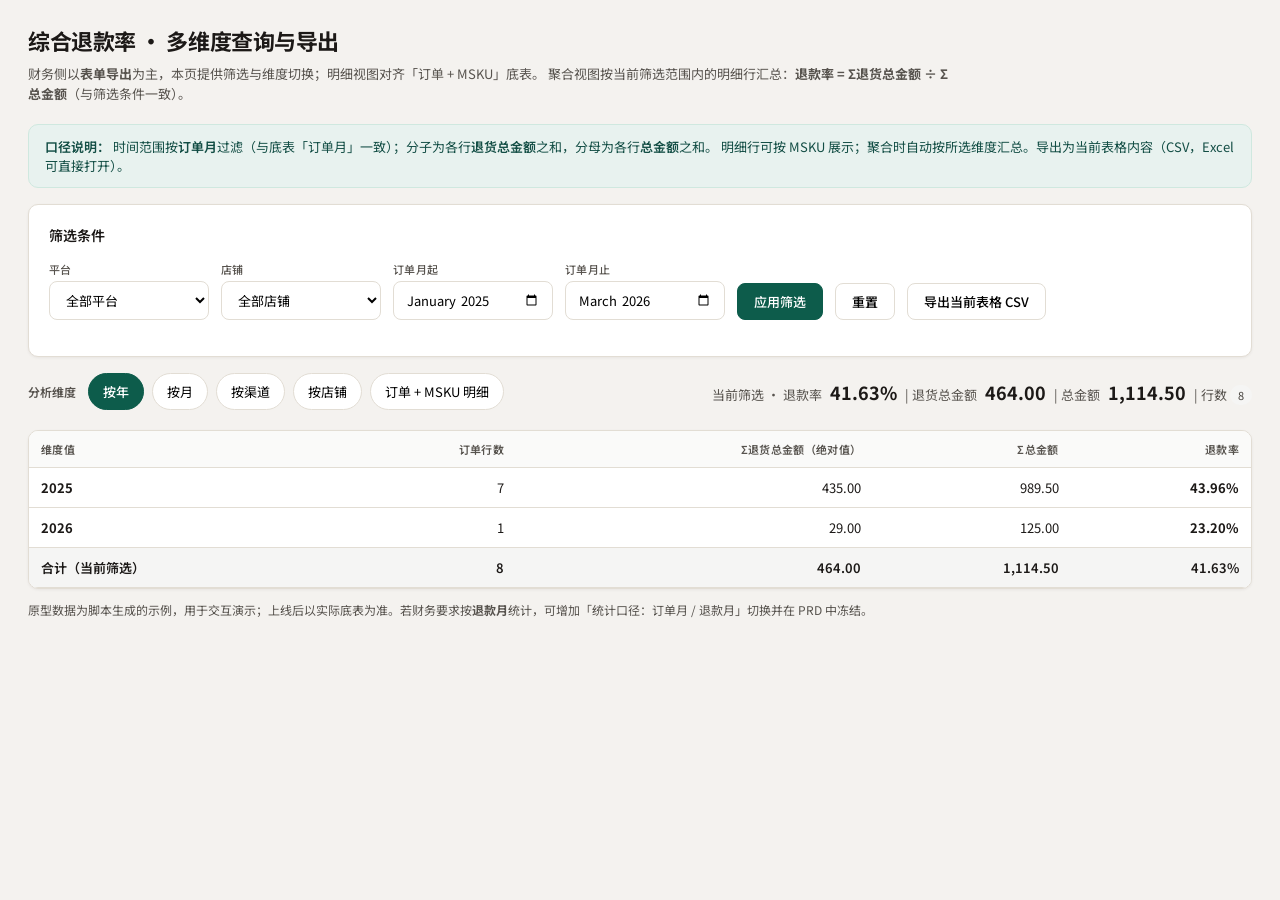
==== docs/requirements/2026-04-08_财务退货率计提/prototype/refund-dashboard.html @ 003ea4db "docs: 增加 ASCII 版本退款率页面链接 Made-with: Cursor" ====
<!DOCTYPE html>
<html lang="zh-CN">
<head>
  <meta charset="UTF-8" />
  <meta name="viewport" content="width=device-width, initial-scale=1" />
  <title>综合退款率 · 多维度查询与导出</title>
  <link rel="preconnect" href="https://fonts.googleapis.com" />
  <link rel="preconnect" href="https://fonts.gstatic.com" crossorigin />
  <link href="https://fonts.googleapis.com/css2?family=IBM+Plex+Sans:wght@400;500;600&family=Noto+Sans+SC:wght@400;500;600;700&display=swap" rel="stylesheet" />
  <link rel="stylesheet" href="styles.css" />
  <style>
    .wrap { max-width: 1680px; margin: 0 auto; padding: 24px 28px 48px; }
    .topbar { margin-bottom: 20px; }
    .topbar h1 { margin: 0 0 8px; font-size: 22px; font-weight: 700; letter-spacing: -0.02em; }
    .topbar .sub { margin: 0; font-size: 13px; color: var(--muted); line-height: 1.55; max-width: 920px; }
    .formula-bar {
      background: var(--accent-soft);
      border: 1px solid #cfe8df;
      border-radius: var(--radius);
      padding: 12px 16px;
      margin-bottom: 16px;
      font-size: 13px;
      color: #134e45;
    }
    .formula-bar strong { font-weight: 600; }
    .filters {
      display: flex;
      flex-wrap: wrap;
      gap: 12px;
      align-items: flex-end;
      margin-bottom: 16px;
    }
    .dim-row {
      display: flex;
      flex-wrap: wrap;
      align-items: center;
      gap: 8px;
      margin-bottom: 20px;
    }
    .dim-label { font-size: 12px; color: var(--muted); font-weight: 600; margin-right: 4px; }
    .dim-btn {
      font-family: inherit;
      font-size: 13px;
      padding: 8px 14px;
      border-radius: 999px;
      border: 1px solid var(--border);
      background: var(--surface);
      cursor: pointer;
      transition: background 0.15s, border-color 0.15s, color 0.15s;
    }
    .dim-btn:hover { border-color: var(--accent); color: var(--accent); }
    .dim-btn.active {
      background: var(--accent);
      color: #fff;
      border-color: var(--accent);
      font-weight: 500;
    }
    .kpi-inline {
      display: inline-flex;
      align-items: baseline;
      gap: 8px;
      margin-left: auto;
      font-size: 13px;
      color: var(--muted);
    }
    .kpi-inline .v { font-weight: 700; color: var(--text); font-size: 18px; }
    .table-wrap { overflow: auto; border: 1px solid var(--border); border-radius: var(--radius); background: var(--surface); box-shadow: var(--shadow); }
    table.grid { width: 100%; border-collapse: collapse; font-size: 13px; min-width: 960px; }
    table.grid th, table.grid td { padding: 10px 12px; border-bottom: 1px solid var(--border); text-align: left; vertical-align: top; }
    table.grid th {
      background: #fafaf9;
      font-size: 11px;
      font-weight: 600;
      color: var(--muted);
      text-transform: uppercase;
      letter-spacing: 0.03em;
      white-space: nowrap;
    }
    table.grid tbody tr:hover td { background: #fafaf9; }
    table.grid .num { text-align: right; font-variant-numeric: tabular-nums; }
    .foot-note { margin-top: 12px; font-size: 12px; color: var(--muted); line-height: 1.5; }
    .badge { font-size: 11px; padding: 2px 8px; border-radius: 999px; background: #f5f5f4; color: #44403c; }
    @media (max-width: 900px) {
      .kpi-inline { width: 100%; margin-left: 0; margin-top: 8px; }
    }
  </style>
</head>
<body>
  <div class="wrap">
    <header class="topbar">
      <h1>综合退款率 · 多维度查询与导出</h1>
      <p class="sub">
        财务侧以<strong>表单导出</strong>为主，本页提供筛选与维度切换；明细视图对齐「订单 + MSKU」底表。
        聚合视图按当前筛选范围内的明细行汇总：<strong>退款率 = Σ退货总金额 ÷ Σ总金额</strong>（与筛选条件一致）。
      </p>
    </header>

    <div class="formula-bar">
      <strong>口径说明：</strong>
      时间范围按<strong>订单月</strong>过滤（与底表「订单月」一致）；分子为各行<strong>退货总金额</strong>之和，分母为各行<strong>总金额</strong>之和。
      明细行可按 MSKU 展示；聚合时自动按所选维度汇总。导出为当前表格内容（CSV，Excel 可直接打开）。
    </div>

    <div class="card" style="margin-bottom: 16px;">
      <h3 style="margin-top:0;">筛选条件</h3>
      <div class="filters">
        <div class="field">
          <label>平台</label>
          <select id="f-platform">
            <option value="">全部平台</option>
          </select>
        </div>
        <div class="field">
          <label>店铺</label>
          <select id="f-store">
            <option value="">全部店铺</option>
          </select>
        </div>
        <div class="field">
          <label>订单月起</label>
          <input type="month" id="f-month-start" value="2025-01" />
        </div>
        <div class="field">
          <label>订单月止</label>
          <input type="month" id="f-month-end" value="2026-03" />
        </div>
        <button type="button" class="btn btn-primary" id="btn-apply">应用筛选</button>
        <button type="button" class="btn" id="btn-reset">重置</button>
        <button type="button" class="btn" id="btn-export">导出当前表格 CSV</button>
      </div>
    </div>

    <div class="dim-row">
      <span class="dim-label">分析维度</span>
      <button type="button" class="dim-btn active" data-dim="year">按年</button>
      <button type="button" class="dim-btn" data-dim="month">按月</button>
      <button type="button" class="dim-btn" data-dim="channel">按渠道</button>
      <button type="button" class="dim-btn" data-dim="store">按店铺</button>
      <button type="button" class="dim-btn" data-dim="detail">订单 + MSKU 明细</button>
      <div class="kpi-inline" id="kpi-summary">
        <span>当前筛选 · 退款率</span>
        <span class="v" id="kpi-rate">—</span>
        <span>| 退货总金额</span>
        <span class="v" id="kpi-refund">—</span>
        <span>| 总金额</span>
        <span class="v" id="kpi-total">—</span>
        <span>| 行数 <span class="badge" id="kpi-rows">0</span></span>
      </div>
    </div>

    <div class="table-wrap">
      <table class="grid" id="main-table">
        <thead id="thead"></thead>
        <tbody id="tbody"></tbody>
      </table>
    </div>
    <p class="foot-note">
      原型数据为脚本生成的示例，用于交互演示；上线后以实际底表为准。若财务要求按<strong>退款月</strong>统计，可增加「统计口径：订单月 / 退款月」切换并在 PRD 中冻结。
    </p>
  </div>

  <script>
(function () {
  /** 示例明细数据（字段对齐底表；金额为演示） */
  var RAW = [
    { platform: "亚马逊", store: "Govee_US", orderDate: "2025-01-01", orderMonth: "2025-01", orderId: "111-1234567-8901234", msku: "B08XXXX001", currency: "USD", sales: 120.5, tax: 0, discount: -5, total: 115.5, refundDate: "2025-02-08", refundMonth: "2025-02", refundSales: -40, refundDiscount: 2, refundTotal: -38, refundDays: 38 },
    { platform: "亚马逊", store: "Govee_US", orderDate: "2025-01-01", orderMonth: "2025-01", orderId: "111-1234567-8901234", msku: "B08XXXX002", currency: "USD", sales: 80, tax: 0, discount: -3, total: 77, refundDate: "2025-02-08", refundMonth: "2025-02", refundSales: -20, refundDiscount: 1, refundTotal: -19, refundDays: 38 },
    { platform: "亚马逊", store: "Govee_DE", orderDate: "2025-03-15", orderMonth: "2025-03", orderId: "302-9988776-1122334", msku: "DE-SKU-01", currency: "EUR", sales: 90, tax: 0, discount: 0, total: 90, refundDate: "2025-04-01", refundMonth: "2025-04", refundSales: -90, refundDiscount: 0, refundTotal: -90, refundDays: 17 },
    { platform: "独立站", store: "独立站-US", orderDate: "2025-06-10", orderMonth: "2025-06", orderId: "SO-202506001", msku: "WEB-A-01", currency: "USD", sales: 200, tax: 18, discount: -10, total: 208, refundDate: "2025-07-02", refundMonth: "2025-07", refundSales: -100, refundDiscount: 5, refundTotal: -95, refundDays: 22 },
    { platform: "独立站", store: "独立站-US", orderDate: "2025-06-10", orderMonth: "2025-06", orderId: "SO-202506001", msku: "WEB-A-02", currency: "USD", sales: 150, tax: 12, discount: -8, total: 154, refundDate: "2025-07-02", refundMonth: "2025-07", refundSales: -50, refundDiscount: 2, refundTotal: -48, refundDays: 22 },
    { platform: "APP商城", store: "APP-US", orderDate: "2025-09-01", orderMonth: "2025-09", orderId: "APP-778899", msku: "APP-SKU-99", currency: "USD", sales: 60, tax: 5, discount: 0, total: 65, refundDate: "2025-09-20", refundMonth: "2025-09", refundSales: -65, refundDiscount: 0, refundTotal: -65, refundDays: 19 },
    { platform: "亚马逊", store: "Govee_US", orderDate: "2025-11-20", orderMonth: "2025-11", orderId: "111-9998888-1111222", msku: "B09YYYY111", currency: "USD", sales: 300, tax: 0, discount: -20, total: 280, refundDate: "2026-01-05", refundMonth: "2026-01", refundSales: -80, refundDiscount: 0, refundTotal: -80, refundDays: 46 },
    { platform: "独立站", store: "独立站-EU", orderDate: "2026-02-01", orderMonth: "2026-02", orderId: "SO-202602010", msku: "EU-W-01", currency: "EUR", sales: 120, tax: 10, discount: -5, total: 125, refundDate: "2026-02-28", refundMonth: "2026-02", refundSales: -30, refundDiscount: 1, refundTotal: -29, refundDays: 27 }
  ];

  var state = {
    dim: "year",
    filtered: []
  };

  function parseMonth(m) {
    var p = m.split("-");
    return { y: parseInt(p[0], 10), m: parseInt(p[1], 10) };
  }

  function monthInRange(orderMonth, start, end) {
    if (!orderMonth || !start || !end) return true;
    if (orderMonth < start || orderMonth > end) return false;
    return true;
  }

  function applyFilters() {
    var plat = document.getElementById("f-platform").value;
    var store = document.getElementById("f-store").value;
    var ms = document.getElementById("f-month-start").value;
    var me = document.getElementById("f-month-end").value;
    state.filtered = RAW.filter(function (r) {
      if (plat && r.platform !== plat) return false;
      if (store && r.store !== store) return false;
      if (!monthInRange(r.orderMonth, ms, me)) return false;
      return true;
    });
  }

  function fillSelect(id, values, extra) {
    var sel = document.getElementById(id);
    var keep = sel.querySelector("option[value='']");
    sel.innerHTML = "";
    if (keep) sel.appendChild(keep);
    values.forEach(function (v) {
      var o = document.createElement("option");
      o.value = v;
      o.textContent = v;
      sel.appendChild(o);
    });
  }

  function initFilters() {
    var plats = [];
    var stores = [];
    RAW.forEach(function (r) {
      if (plats.indexOf(r.platform) < 0) plats.push(r.platform);
      if (stores.indexOf(r.store) < 0) stores.push(r.store);
    });
    fillSelect("f-platform", plats);
    fillSelect("f-store", stores);
  }

  function sum(arr, key) {
    return arr.reduce(function (s, r) { return s + (r[key] || 0); }, 0);
  }

  function fmtMoney(n) {
    if (n === undefined || n === null || isNaN(n)) return "—";
    return (Math.round(n * 100) / 100).toLocaleString("zh-CN", { minimumFractionDigits: 2, maximumFractionDigits: 2 });
  }

  function fmtRate(refundAbs, totalPos) {
    if (!totalPos || totalPos === 0) return "—";
    var rate = refundAbs / totalPos * 100;
    return rate.toFixed(2) + "%";
  }

  /** 退款率：退款金额取绝对值之和 / 总金额取正值之和（若业务约定退款为负值） */
  function aggregateRows(rows) {
    var refundSum = sum(rows, "refundTotal");
    var refundAbs = rows.reduce(function (s, r) {
      return s + Math.abs(r.refundTotal || 0);
    }, 0);
    var totalSum = sum(rows, "total");
    var totalPos = rows.reduce(function (s, r) {
      var t = r.total || 0;
      return s + (t >= 0 ? t : 0);
    }, 0);
    if (totalPos === 0) totalPos = Math.abs(totalSum) || 1;
    return { refundAbs: refundAbs, totalPos: totalPos, rows: rows.length, rawRefundSum: refundSum };
  }

  function updateKpi(rows) {
    var a = aggregateRows(rows);
    document.getElementById("kpi-rows").textContent = String(a.rows);
    document.getElementById("kpi-refund").textContent = fmtMoney(a.refundAbs);
    document.getElementById("kpi-total").textContent = fmtMoney(a.totalPos);
    document.getElementById("kpi-rate").textContent = fmtRate(a.refundAbs, a.totalPos);
  }

  function renderTable() {
    var rows = state.filtered;
    updateKpi(rows);
    var thead = document.getElementById("thead");
    var tbody = document.getElementById("tbody");
    thead.innerHTML = "";
    tbody.innerHTML = "";

    if (rows.length === 0) {
      thead.innerHTML = "<tr><th>提示</th></tr>";
      tbody.innerHTML = "<tr><td>无数据，请调整筛选条件。</td></tr>";
      return;
    }

    var dim = state.dim;

    if (dim === "detail") {
      thead.innerHTML =
        "<tr>" +
        ["平台","店铺","订单日期","订单月","订单编号","MSKU","币别","销售额","税额","折扣","总金额","退款日期","退款月","退货销售额","退货折扣","退货总金额","退款天数"].map(function (h) { return "<th>" + h + "</th>"; }).join("") +
        "<th class='num'>行退款率</th>" +
        "</tr>";
      rows.forEach(function (r) {
        var tr = document.createElement("tr");
        var lineRate = (r.total && r.total !== 0) ? (Math.abs(r.refundTotal) / Math.abs(r.total) * 100).toFixed(2) + "%" : "—";
        tr.innerHTML =
          "<td>" + r.platform + "</td>" +
          "<td>" + r.store + "</td>" +
          "<td>" + r.orderDate + "</td>" +
          "<td>" + r.orderMonth + "</td>" +
          "<td>" + r.orderId + "</td>" +
          "<td>" + r.msku + "</td>" +
          "<td>" + r.currency + "</td>" +
          "<td class='num'>" + fmtMoney(r.sales) + "</td>" +
          "<td class='num'>" + fmtMoney(r.tax) + "</td>" +
          "<td class='num'>" + fmtMoney(r.discount) + "</td>" +
          "<td class='num'>" + fmtMoney(r.total) + "</td>" +
          "<td>" + r.refundDate + "</td>" +
          "<td>" + r.refundMonth + "</td>" +
          "<td class='num'>" + fmtMoney(r.refundSales) + "</td>" +
          "<td class='num'>" + fmtMoney(r.refundDiscount) + "</td>" +
          "<td class='num'>" + fmtMoney(r.refundTotal) + "</td>" +
          "<td class='num'>" + (r.refundDays != null ? r.refundDays : "—") + "</td>" +
          "<td class='num'>" + lineRate + "</td>";
        tbody.appendChild(tr);
      });
      return;
    }

    var groups = {};
    rows.forEach(function (r) {
      var key;
      if (dim === "year") key = r.orderMonth.slice(0, 4);
      else if (dim === "month") key = r.orderMonth;
      else if (dim === "channel") key = r.platform;
      else if (dim === "store") key = r.store;
      else key = "all";
      if (!groups[key]) groups[key] = [];
      groups[key].push(r);
    });

    var keys = Object.keys(groups).sort();

    thead.innerHTML =
      "<tr>" +
      "<th>维度值</th>" +
      "<th class='num'>订单行数</th>" +
      "<th class='num'>Σ退货总金额（绝对值）</th>" +
      "<th class='num'>Σ总金额</th>" +
      "<th class='num'>退款率</th>" +
      "</tr>";

    keys.forEach(function (k) {
      var g = groups[k];
      var a = aggregateRows(g);
      var tr = document.createElement("tr");
      tr.innerHTML =
        "<td><strong>" + k + "</strong></td>" +
        "<td class='num'>" + g.length + "</td>" +
        "<td class='num'>" + fmtMoney(a.refundAbs) + "</td>" +
        "<td class='num'>" + fmtMoney(a.totalPos) + "</td>" +
        "<td class='num'><strong>" + fmtRate(a.refundAbs, a.totalPos) + "</strong></td>";
      tbody.appendChild(tr);
    });

    var sumRows = rows;
    var totalA = aggregateRows(sumRows);
    var trSum = document.createElement("tr");
    trSum.style.background = "#f5f5f4";
    trSum.style.fontWeight = "600";
    trSum.innerHTML =
      "<td>合计（当前筛选）</td>" +
      "<td class='num'>" + sumRows.length + "</td>" +
      "<td class='num'>" + fmtMoney(totalA.refundAbs) + "</td>" +
      "<td class='num'>" + fmtMoney(totalA.totalPos) + "</td>" +
      "<td class='num'>" + fmtRate(totalA.refundAbs, totalA.totalPos) + "</td>";
    tbody.appendChild(trSum);
  }

  function exportCsv() {
    var table = document.getElementById("main-table");
    var csv = [];
    table.querySelectorAll("tr").forEach(function (row) {
      var cols = [];
      row.querySelectorAll("th, td").forEach(function (cell) {
        var t = cell.innerText.replace(/\s+/g, " ").trim().replace(/"/g, '""');
        cols.push('"' + t + '"');
      });
      csv.push(cols.join(","));
    });
    var bom = "\ufeff";
    var blob = new Blob([bom + csv.join("\r\n")], { type: "text/csv;charset=utf-8;" });
    var a = document.createElement("a");
    a.href = URL.createObjectURL(blob);
    a.download = "退款率_" + state.dim + "_" + (new Date().toISOString().slice(0, 10)) + ".csv";
    a.click();
    URL.revokeObjectURL(a.href);
  }

  document.querySelectorAll(".dim-btn").forEach(function (btn) {
    btn.addEventListener("click", function () {
      document.querySelectorAll(".dim-btn").forEach(function (b) { b.classList.remove("active"); });
      btn.classList.add("active");
      state.dim = btn.getAttribute("data-dim");
      renderTable();
    });
  });

  document.getElementById("btn-apply").addEventListener("click", function () {
    applyFilters();
    renderTable();
  });
  document.getElementById("btn-reset").addEventListener("click", function () {
    document.getElementById("f-platform").value = "";
    document.getElementById("f-store").value = "";
    document.getElementById("f-month-start").value = "2025-01";
    document.getElementById("f-month-end").value = "2026-03";
    applyFilters();
    renderTable();
  });
  document.getElementById("btn-export").addEventListener("click", exportCsv);

  initFilters();
  applyFilters();
  renderTable();
})();
  </script>
</body>
</html>
---- docs/requirements/2026-04-08_财务退货率计提/prototype/styles.css ----
:root {
  --bg: #f4f2ef;
  --surface: #ffffff;
  --border: #e2ddd4;
  --text: #1c1917;
  --muted: #57534e;
  --accent: #0d5c4b;
  --accent-soft: #e8f2ef;
  --warn: #b45309;
  --warn-bg: #fff7ed;
  --danger: #b91c1c;
  --danger-bg: #fef2f2;
  --ok: #15803d;
  --radius: 10px;
  --shadow: 0 1px 3px rgba(28, 25, 23, 0.06);
  --font: "Noto Sans SC", "IBM Plex Sans", system-ui, sans-serif;
}
* { box-sizing: border-box; }
body {
  margin: 0;
  font-family: var(--font);
  font-size: 14px;
  color: var(--text);
  background: var(--bg);
  min-height: 100vh;
}
.app {
  display: grid;
  grid-template-columns: 240px 1fr;
  min-height: 100vh;
}
.sidebar {
  background: #1a2f2a;
  color: #e7e5e4;
  padding: 24px 0;
  display: flex;
  flex-direction: column;
}
.brand {
  padding: 0 20px 20px;
  border-bottom: 1px solid rgba(255,255,255,0.08);
  margin-bottom: 16px;
}
.brand h1 {
  margin: 0;
  font-size: 15px;
  font-weight: 600;
  line-height: 1.35;
  letter-spacing: 0.02em;
}
.brand a {
  color: inherit;
  text-decoration: none;
}
.brand a:hover { opacity: 0.9; }
.brand span {
  display: block;
  margin-top: 6px;
  font-size: 11px;
  color: #a8a29e;
  font-weight: 400;
}
.nav {
  list-style: none;
  margin: 0;
  padding: 0 12px;
  flex: 1;
}
.nav li { margin-bottom: 4px; }
.nav a {
  display: block;
  width: 100%;
  text-align: left;
  border: none;
  background: transparent;
  color: #d6d3d1;
  font-family: inherit;
  font-size: 13px;
  padding: 10px 12px;
  border-radius: 8px;
  text-decoration: none;
  transition: background 0.15s, color 0.15s;
}
.nav a:hover { background: rgba(255,255,255,0.06); color: #fff; }
.nav a.active {
  background: var(--accent);
  color: #fff;
  font-weight: 500;
}
.sidebar-foot {
  padding: 16px 20px;
  font-size: 11px;
  color: #78716c;
  border-top: 1px solid rgba(255,255,255,0.08);
}
main {
  padding: 28px 36px 48px;
  overflow: auto;
  max-width: 1600px;
}
.page-head {
  display: flex;
  flex-wrap: wrap;
  align-items: flex-start;
  justify-content: space-between;
  gap: 16px;
  margin-bottom: 24px;
}
.page-head h2 {
  margin: 0;
  font-size: 22px;
  font-weight: 700;
  letter-spacing: -0.02em;
}
.page-head p {
  margin: 6px 0 0;
  color: var(--muted);
  font-size: 13px;
  max-width: 640px;
  line-height: 1.5;
}
.tag {
  display: inline-flex;
  align-items: center;
  gap: 6px;
  font-size: 11px;
  font-weight: 500;
  padding: 4px 10px;
  border-radius: 999px;
  background: var(--accent-soft);
  color: var(--accent);
}
.toolbar {
  display: flex;
  flex-wrap: wrap;
  gap: 12px;
  align-items: flex-end;
  margin-bottom: 20px;
}
.field {
  display: flex;
  flex-direction: column;
  gap: 4px;
}
.field label {
  font-size: 11px;
  font-weight: 500;
  color: var(--muted);
  text-transform: uppercase;
  letter-spacing: 0.04em;
}
select, input[type="month"], input[type="text"] {
  font-family: inherit;
  font-size: 13px;
  padding: 8px 12px;
  border: 1px solid var(--border);
  border-radius: 8px;
  background: var(--surface);
  min-width: 160px;
}
select:focus, input:focus {
  outline: 2px solid var(--accent);
  outline-offset: 1px;
}
.btn {
  font-family: inherit;
  font-size: 13px;
  font-weight: 500;
  padding: 8px 16px;
  border-radius: 8px;
  border: 1px solid var(--border);
  background: var(--surface);
  cursor: pointer;
  transition: background 0.15s, border-color 0.15s;
}
.btn:hover { background: #fafaf9; }
.btn-primary {
  background: var(--accent);
  color: #fff;
  border-color: var(--accent);
}
.btn-primary:hover { filter: brightness(1.05); background: var(--accent); }
.card {
  background: var(--surface);
  border-radius: var(--radius);
  border: 1px solid var(--border);
  box-shadow: var(--shadow);
  padding: 20px;
  margin-bottom: 20px;
}
.card h3 {
  margin: 0 0 16px;
  font-size: 14px;
  font-weight: 600;
}
.hint {
  font-size: 12px;
  color: var(--muted);
  line-height: 1.5;
  padding: 10px 12px;
  background: #fafaf9;
  border-radius: 8px;
  border-left: 3px solid var(--accent);
  margin-bottom: 16px;
}
.chart-bars {
  display: flex;
  align-items: flex-end;
  gap: 8px;
  height: 200px;
  padding: 16px 8px 0;
  border-bottom: 1px solid var(--border);
}
.chart-bar-wrap {
  flex: 1;
  display: flex;
  flex-direction: column;
  align-items: center;
  gap: 8px;
  min-width: 0;
}
.chart-bar {
  width: 100%;
  max-width: 48px;
  background: linear-gradient(180deg, #0d5c4b, #0a4a3c);
  border-radius: 6px 6px 0 0;
  min-height: 4px;
  transition: opacity 0.2s;
}
.chart-bar:hover { opacity: 0.85; }
.chart-label {
  font-size: 10px;
  color: var(--muted);
  text-align: center;
  white-space: nowrap;
  overflow: hidden;
  text-overflow: ellipsis;
  max-width: 100%;
}
.kpi-row {
  display: grid;
  grid-template-columns: repeat(auto-fill, minmax(180px, 1fr));
  gap: 12px;
  margin-bottom: 20px;
}
.kpi {
  background: var(--surface);
  border: 1px solid var(--border);
  border-radius: var(--radius);
  padding: 16px;
  box-shadow: var(--shadow);
}
.kpi .label { font-size: 11px; color: var(--muted); margin-bottom: 6px; }
.kpi .value { font-size: 20px; font-weight: 700; font-variant-numeric: tabular-nums; }
.kpi .sub { font-size: 11px; color: var(--muted); margin-top: 4px; }
table.data {
  width: 100%;
  border-collapse: collapse;
  font-size: 13px;
}
table.data th,
table.data td {
  padding: 10px 12px;
  text-align: left;
  border-bottom: 1px solid var(--border);
}
table.data th {
  font-size: 11px;
  font-weight: 600;
  color: var(--muted);
  text-transform: uppercase;
  letter-spacing: 0.03em;
  background: #fafaf9;
}
table.data tr:hover td { background: #fafaf9; }
.num { font-variant-numeric: tabular-nums; text-align: right; }
table.data th.num, table.data td.num { text-align: right; }
.pill {
  display: inline-block;
  font-size: 11px;
  padding: 2px 8px;
  border-radius: 999px;
  font-weight: 500;
}
.pill-ok { background: #dcfce7; color: #166534; }
.pill-warn { background: var(--warn-bg); color: var(--warn); }
.pill-bad { background: var(--danger-bg); color: var(--danger); }
.pill-muted { background: #f5f5f4; color: #57534e; }
.link { color: var(--accent); text-decoration: none; font-weight: 500; }
.link:hover { text-decoration: underline; }
.two-col {
  display: grid;
  grid-template-columns: 1fr 1fr;
  gap: 20px;
}
.hub {
  max-width: 560px;
  margin: 48px auto;
  padding: 0 24px;
}
.hub h1 { font-size: 24px; margin-bottom: 8px; }
.hub > p { color: var(--muted); margin-bottom: 24px; }
.hub ul { list-style: none; padding: 0; margin: 0; }
.hub ul li { margin-bottom: 10px; }
.hub ul a {
  display: block;
  padding: 14px 18px;
  background: var(--surface);
  border: 1px solid var(--border);
  border-radius: var(--radius);
  color: var(--text);
  text-decoration: none;
  font-weight: 500;
  box-shadow: var(--shadow);
}
.hub ul a:hover { border-color: var(--accent); color: var(--accent); }
@media (max-width: 1100px) {
  .app { grid-template-columns: 1fr; }
  .sidebar { flex-direction: row; flex-wrap: wrap; padding: 16px; }
  .brand { border: none; margin: 0; padding: 0 12px 0 0; }
  .nav { display: flex; flex-wrap: wrap; padding: 0; gap: 4px; }
  .nav li { margin: 0; }
  .nav a { width: auto; }
  .sidebar-foot { width: 100%; border-top: none; padding-top: 8px; }
  .two-col { grid-template-columns: 1fr; }
}
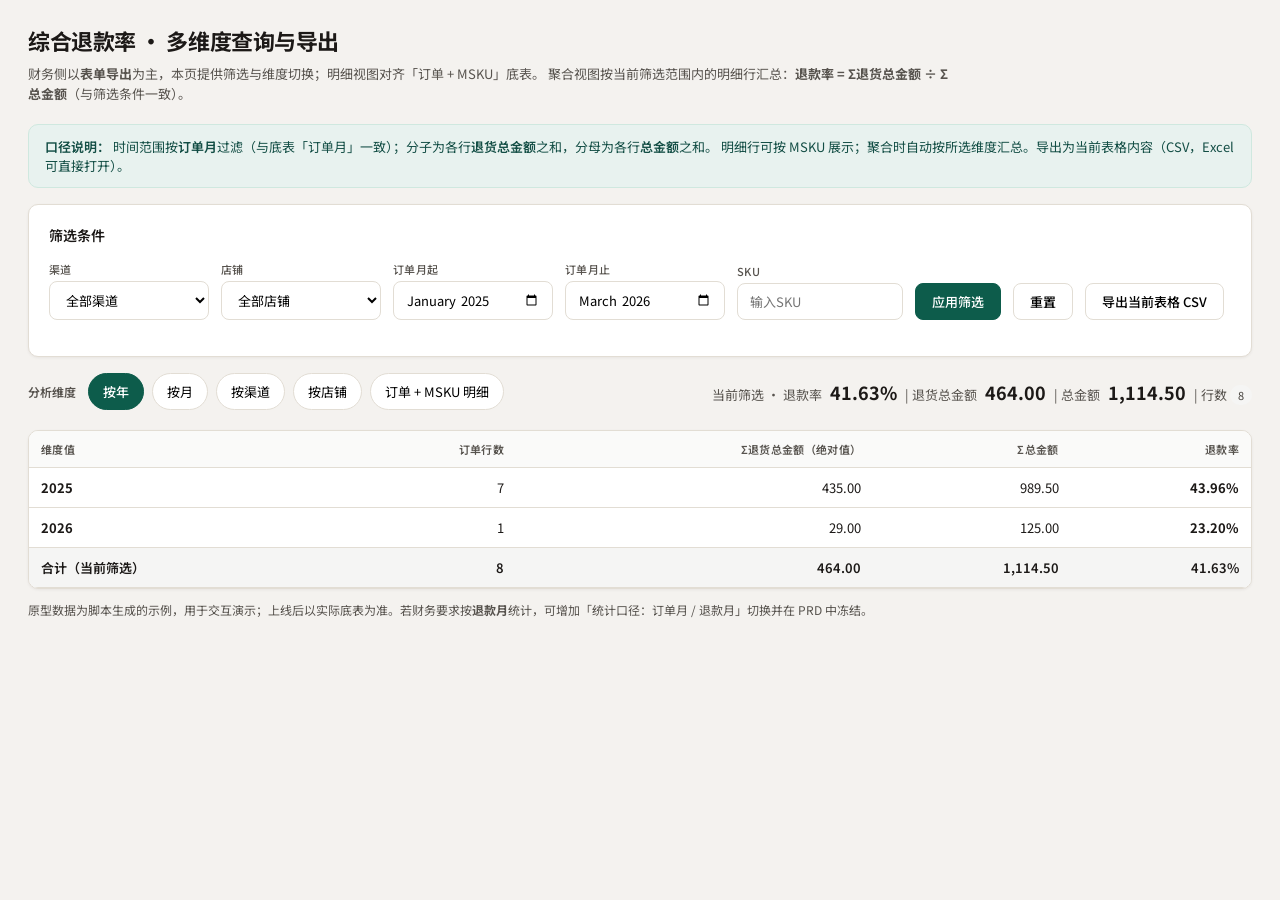
==== commit 9ea9b2d1: "feat: 优化退款率原型筛选并提供短链接入口 将筛选项“平台”调整为“渠道”，新增 SKU 输入筛选并支持重置清空，提升财务导表核对效率。 新增 /docs/dashboard.html 作为短链接" ====
--- a/docs/requirements/2026-04-08_财务退货率计提/prototype/refund-dashboard.html
+++ b/docs/requirements/2026-04-08_财务退货率计提/prototype/refund-dashboard.html
@@ -105,9 +105,9 @@
       <h3 style="margin-top:0;">筛选条件</h3>
       <div class="filters">
         <div class="field">
-          <label>平台</label>
+          <label>渠道</label>
           <select id="f-platform">
-            <option value="">全部平台</option>
+            <option value="">全部渠道</option>
           </select>
         </div>
         <div class="field">
@@ -123,6 +123,10 @@
         <div class="field">
           <label>订单月止</label>
           <input type="month" id="f-month-end" value="2026-03" />
+        </div>
+        <div class="field">
+          <label>SKU</label>
+          <input type="text" id="f-sku" placeholder="输入SKU" />
         </div>
         <button type="button" class="btn btn-primary" id="btn-apply">应用筛选</button>
         <button type="button" class="btn" id="btn-reset">重置</button>
@@ -194,10 +198,12 @@
     var store = document.getElementById("f-store").value;
     var ms = document.getElementById("f-month-start").value;
     var me = document.getElementById("f-month-end").value;
+    var sku = document.getElementById("f-sku").value.trim().toLowerCase();
     state.filtered = RAW.filter(function (r) {
       if (plat && r.platform !== plat) return false;
       if (store && r.store !== store) return false;
       if (!monthInRange(r.orderMonth, ms, me)) return false;
+      if (sku && String(r.msku || "").toLowerCase().indexOf(sku) < 0) return false;
       return true;
     });
   }
@@ -401,6 +407,7 @@
     document.getElementById("f-store").value = "";
     document.getElementById("f-month-start").value = "2025-01";
     document.getElementById("f-month-end").value = "2026-03";
+    document.getElementById("f-sku").value = "";
     applyFilters();
     renderTable();
   });
